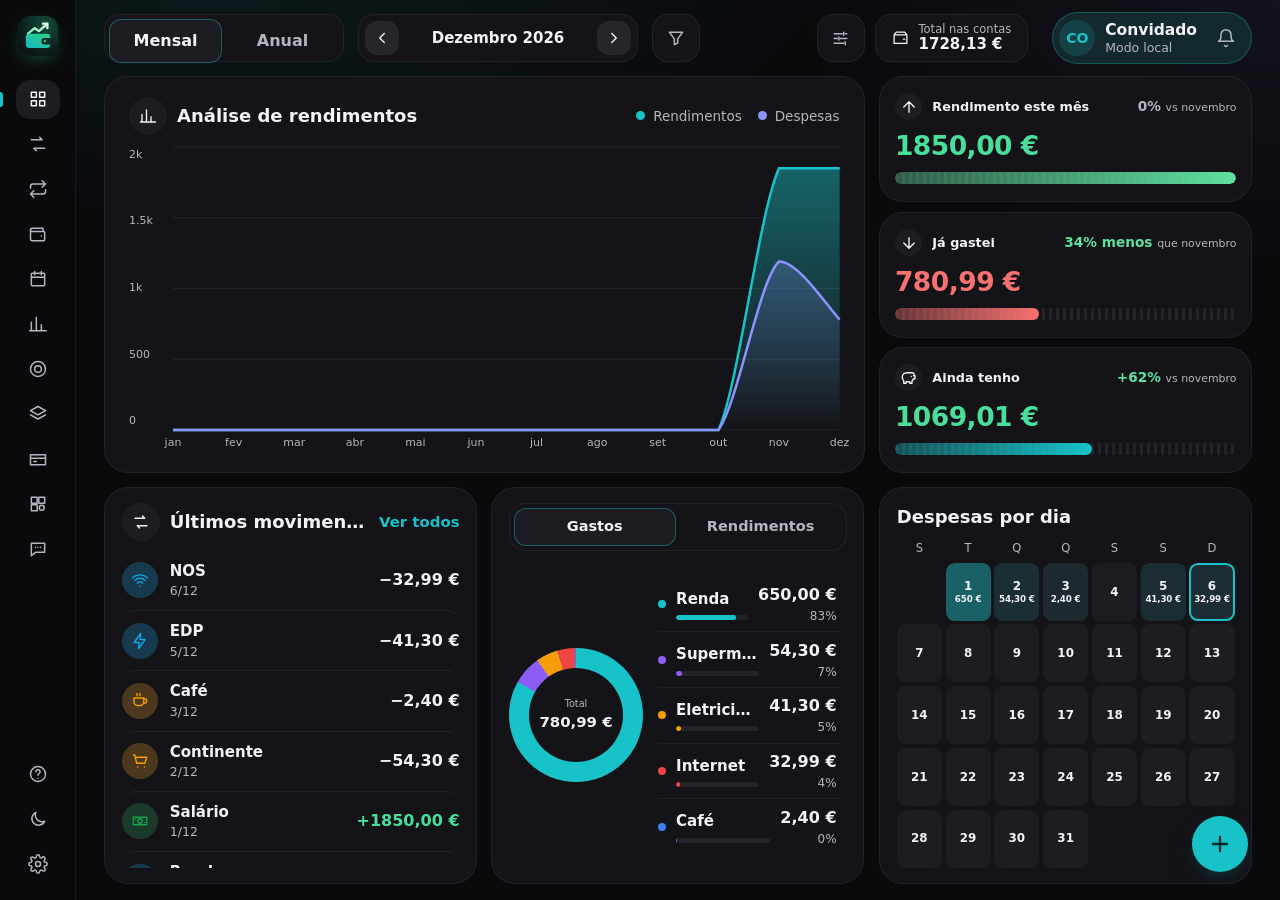
==== demo/index.html @ 7c1280fa "FuturePal marketing site (static)" ====
<!doctype html>
<html lang="pt">
  <head>
    <meta http-equiv="Content-Security-Policy" content="default-src 'self'; script-src 'self'; style-src 'self' 'unsafe-inline'; img-src 'self' data: blob:; font-src 'self' data:; worker-src 'self' blob:; connect-src 'self' https: http://localhost:* http://127.0.0.1:*; object-src 'none'; base-uri 'self'" />
    <meta charset="UTF-8" />
    <meta name="viewport" content="width=device-width, initial-scale=1.0, viewport-fit=cover" />
    <meta name="theme-color" content="#0a0a0d" />
    <link rel="icon" type="image/svg+xml" href="./favicon.svg" />
    <title>FuturePal</title>
    <script type="module" crossorigin src="./assets/index-D5XQo2tn.js"></script>
    <link rel="stylesheet" crossorigin href="./assets/index-WqcFgFUI.css">
  </head>
  <body>
    <div id="root"></div>
  </body>
</html>
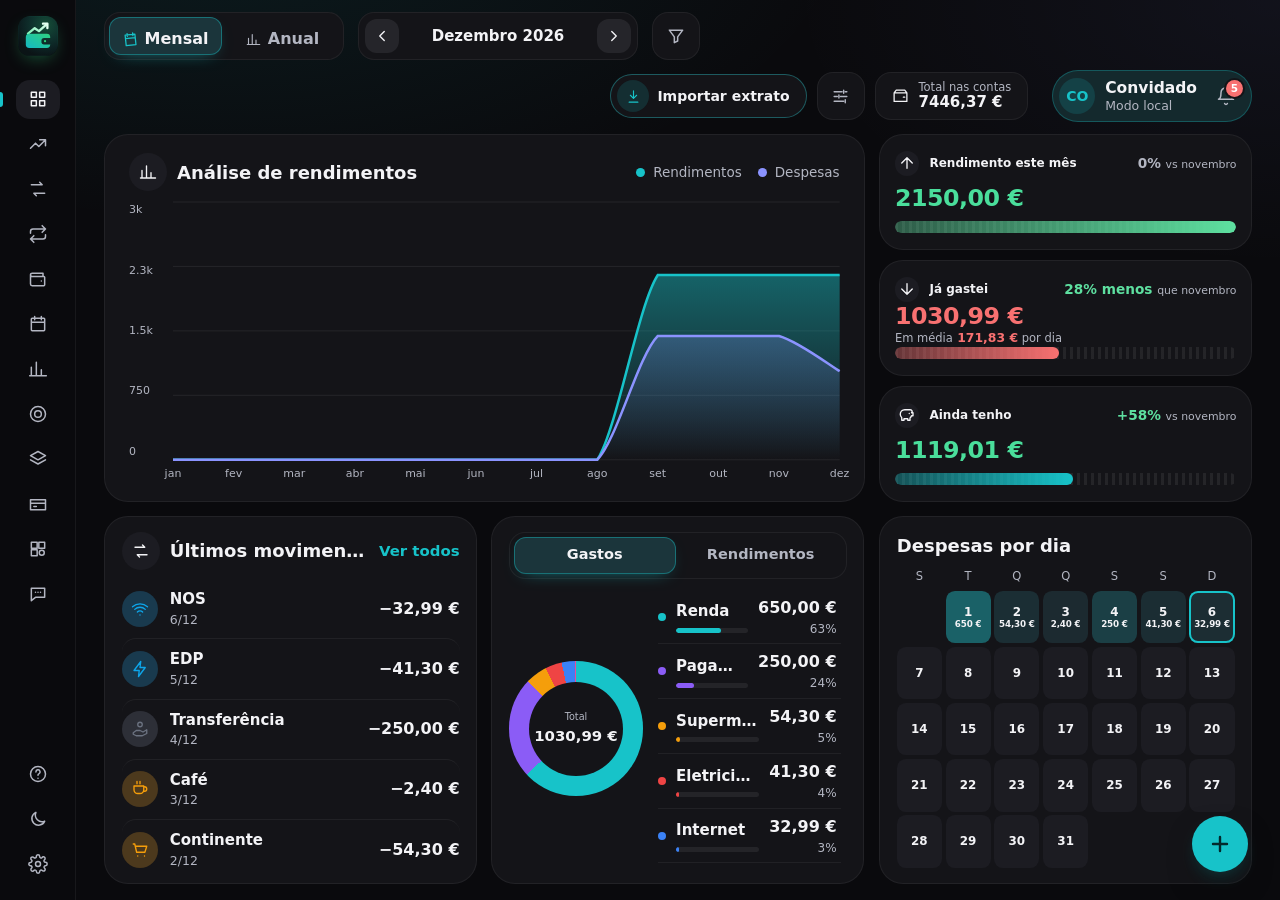
==== commit 88c5db01: "Demo atualizada para a versão 1.1.6" ====
--- a/demo/index.html
+++ b/demo/index.html
@@ -1,17 +1,16 @@
-<!doctype html>
-<html lang="pt">
+<!doctype html>
+<html lang="pt">
   <head>
-    <meta http-equiv="Content-Security-Policy" content="default-src 'self'; script-src 'self'; style-src 'self' 'unsafe-inline'; img-src 'self' data: blob:; font-src 'self' data:; worker-src 'self' blob:; connect-src 'self' https: http://localhost:* http://127.0.0.1:*; object-src 'none'; base-uri 'self'" />
-    <meta charset="UTF-8" />
-    <meta name="viewport" content="width=device-width, initial-scale=1.0, viewport-fit=cover" />
-    <meta name="theme-color" content="#0a0a0d" />
-    <link rel="icon" type="image/svg+xml" href="./favicon.svg" />
-    <title>FuturePal</title>
-    <script type="module" crossorigin src="./assets/index-D5XQo2tn.js"></script>
-    <link rel="stylesheet" crossorigin href="./assets/index-WqcFgFUI.css">
-  </head>
-  <body>
-    <div id="root"></div>-
-  </body>
-</html>
+    <meta http-equiv="Content-Security-Policy" content="default-src 'self'; script-src 'self'; style-src 'self' 'unsafe-inline'; img-src 'self' data: blob:; font-src 'self' data:; worker-src 'self' blob:; connect-src 'self' https: http://localhost:* http://127.0.0.1:*; object-src 'none'; base-uri 'self'" />
+    <meta charset="UTF-8" />
+    <meta name="viewport" content="width=device-width, initial-scale=1.0, viewport-fit=cover" />
+    <meta name="theme-color" content="#0a0a0d" />
+    <link rel="icon" type="image/svg+xml" href="./favicon.svg" />
+    <title>MyFuturePal</title>
+    <script type="module" crossorigin src="./assets/index-vUVSHlsz.js"></script>
+    <link rel="stylesheet" crossorigin href="./assets/index-DKtguaxm.css">
+  </head>
+  <body>
+    <div id="root"></div>
+  </body>
+</html>
